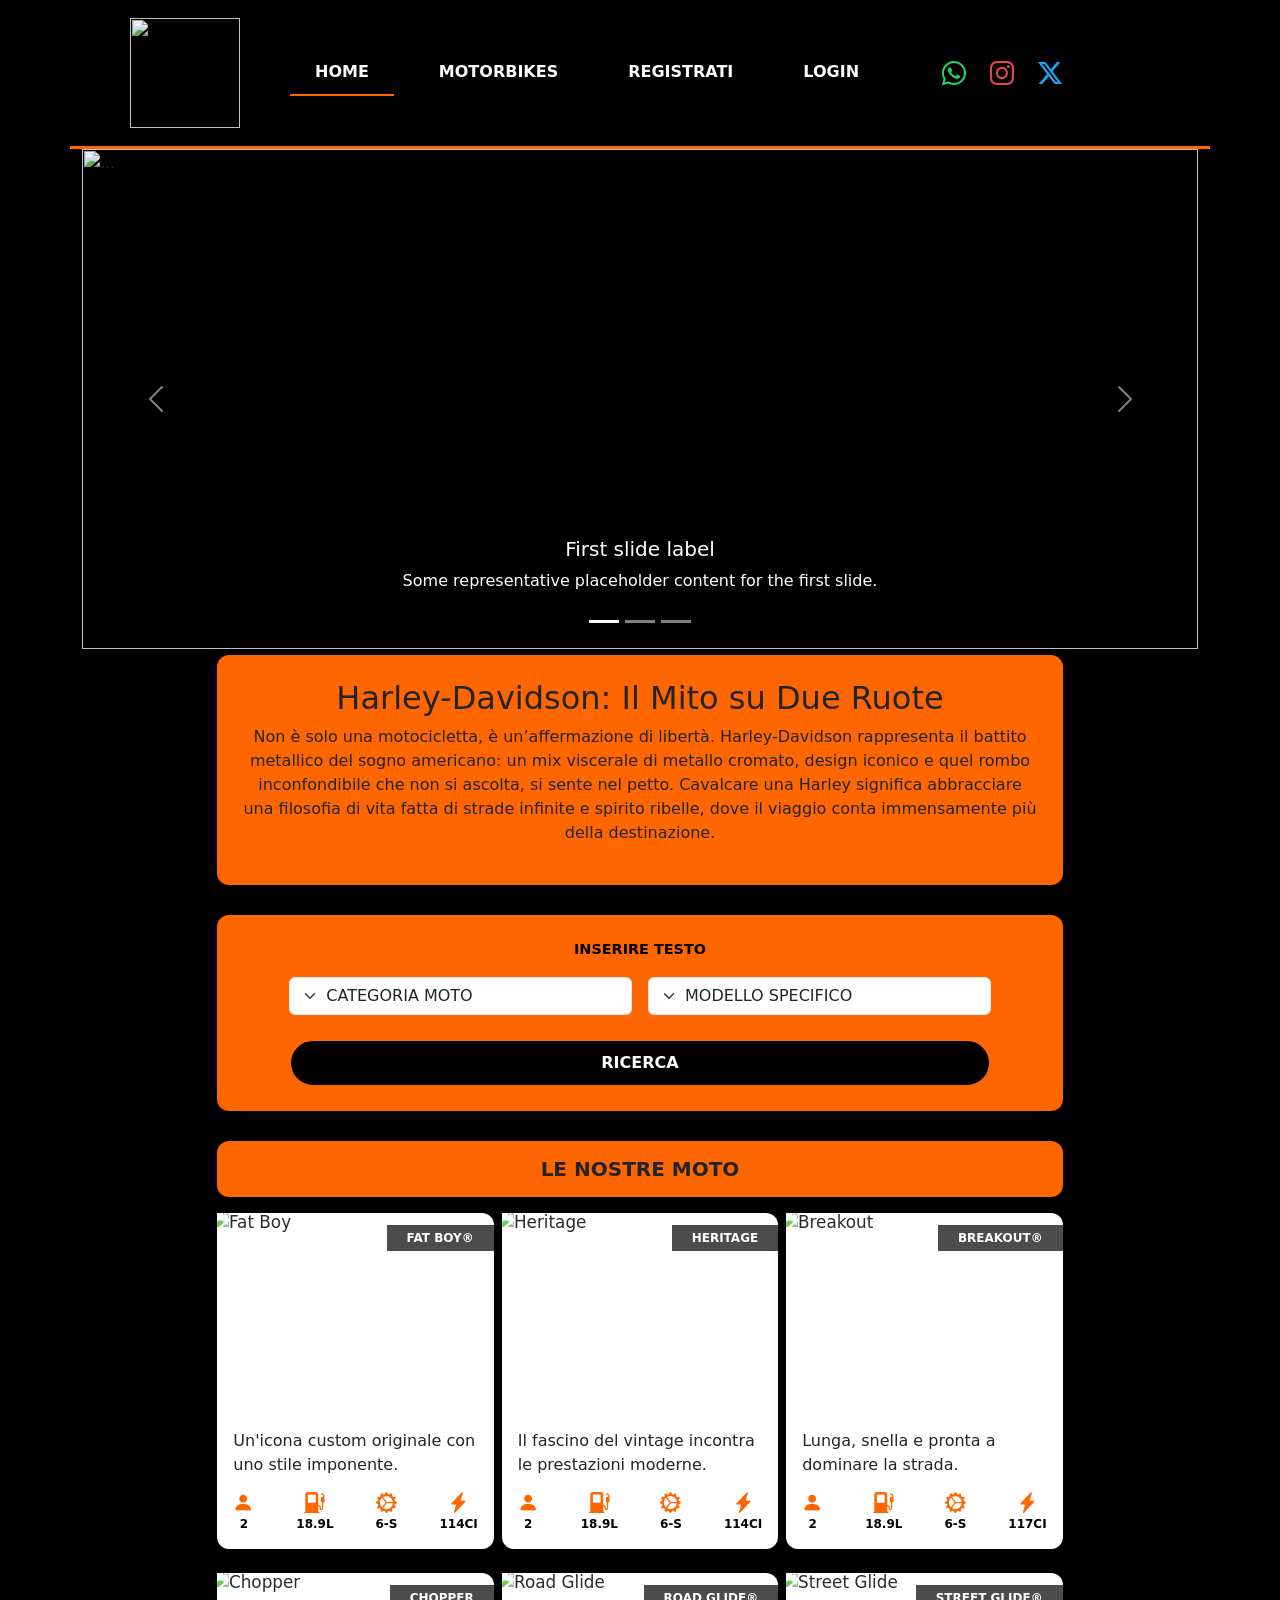
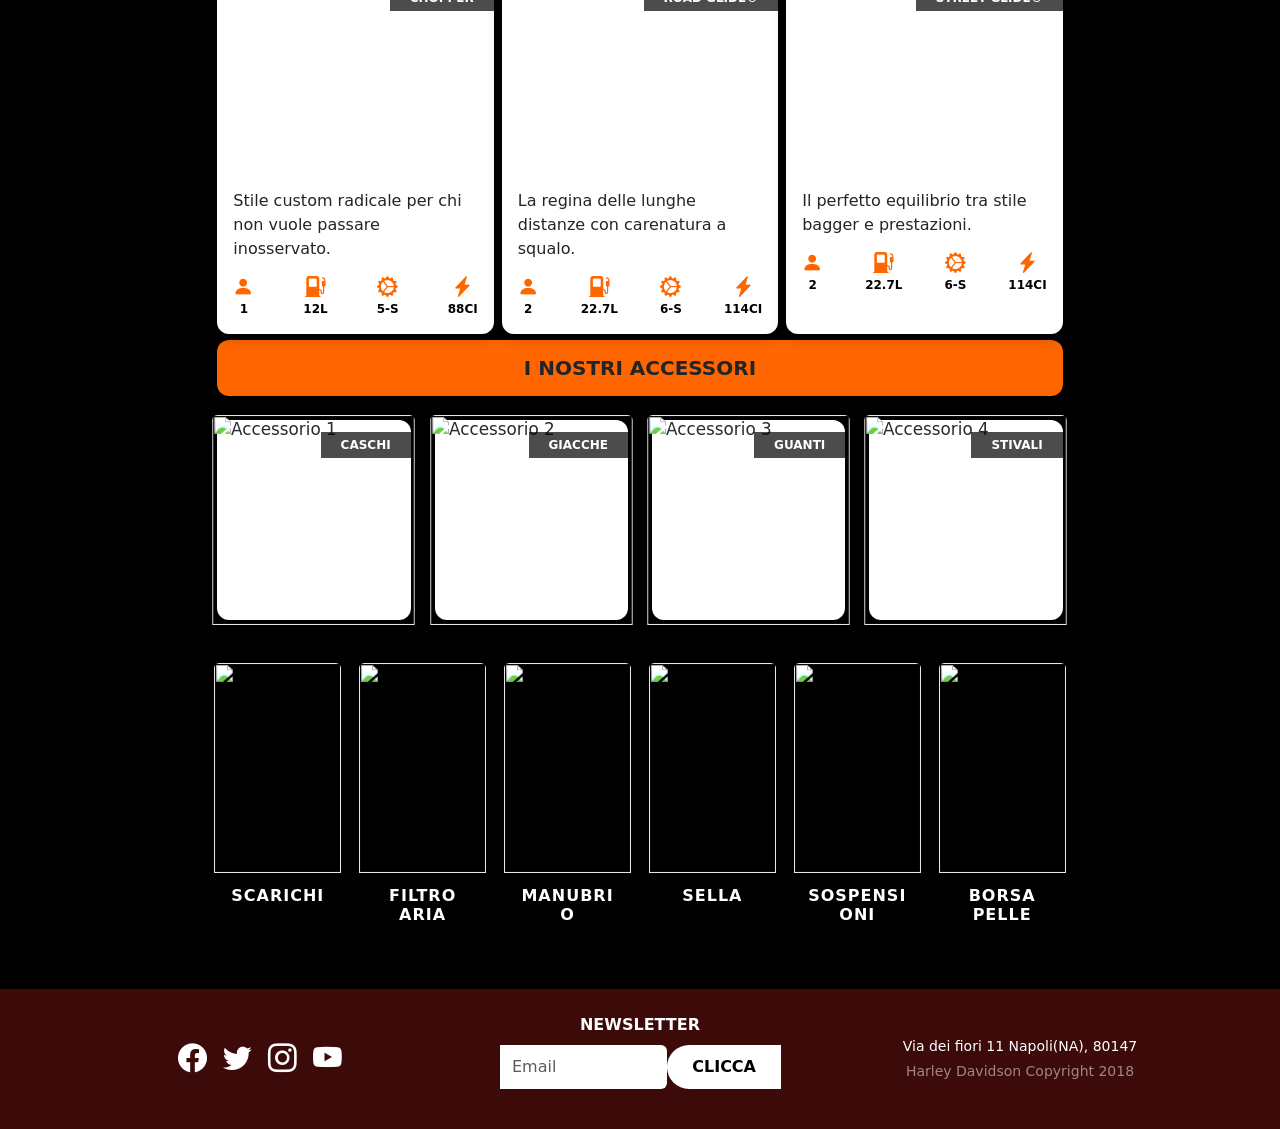
==== index.html @ fb6d1b33 "Update and rename progetto.html to index.html" ====
<html><head>
    <!-- Required meta tags -->
    <meta charset="utf-8">
    <meta name="viewport" content="width=device-width, initial-scale=1">

    <!-- Bootstrap CSS -->
    <link rel="stylesheet" href="css/bootstrap.rtl.min.css">
	<link rel="stylesheet" href="css/style.css">
 <link rel="stylesheet" href="https://cdn.jsdelivr.net/npm/bootstrap-icons@1.11.3/font/bootstrap-icons.min.css">
    <title>Progetto Moto</title>
  </head>
  <body>
    
	
	
	<div class="container">
	
	
	
	<div class="row">
	<nav class="navbar navbar-expand-lg bg-body-tertiary">
  <div class="container-fluid">
    <a class="navbar-brand" href="#">
		<img src="https://purepng.com/public/uploads/medium/purepng.com-harley-davidson-logoharley-davidsonmotorcycle-manufacturermotorcyclemotor-bikesharley-davidson-logos-1701527485958rauyu.png">
	</a>
    <button class="navbar-toggler" type="button" data-bs-toggle="collapse" data-bs-target="#navbarNav" aria-controls="navbarNav" aria-expanded="false" aria-label="Toggle navigation">
      <span class="navbar-toggler-icon"></span>
    </button>
    <div class="collapse navbar-collapse" id="navbarNav">
      <ul class="navbar-nav">
        <li class="nav-item">
          <a class="btn  active" aria-current="page" href="file:///C:/Users/miral/Desktop/MICHELE/CORSO%20PROGRAMMAZIONE/FRONTEND/bootstrap-5.3.8-dist/progetto.html">Home</a>
        </li>
        <li class="nav-item">
          <a class="btn " href="#">Motorbikes</a>
        </li>
        <li class="nav-item">
          <a class="btn " href="file:///C:/Users/miral/Desktop/MICHELE/CORSO%20PROGRAMMAZIONE/FRONTEND/bootstrap-5.3.8-dist/registrati.html">Registrati</a>
        </li>
        <li class="nav-item">
          <a class="btn " aria-disabled="true">Login</a>
        </li>
      </ul>
    </div>
  </div>
</nav>
	
	</div>
	

	<div class="row">
	
	<div id="carouselExampleCaptions" class="carousel slide">
  <div class="carousel-indicators">
    <button type="button" data-bs-target="#carouselExampleCaptions" data-bs-slide-to="0" class="active" aria-current="true" aria-label="Slide 1"></button>
    <button type="button" data-bs-target="#carouselExampleCaptions" data-bs-slide-to="1" aria-label="Slide 2"></button>
    <button type="button" data-bs-target="#carouselExampleCaptions" data-bs-slide-to="2" aria-label="Slide 3"></button>
  </div>
  <div class="carousel-inner">
    <div class="carousel-item active">
      <img src="https://cdpcdn.dx1app.com/products/USA/HD/2025/MC/SOFTAIL/HERITAGE_CLASSIC/50/IRON_HORSE_METALLIC_WITH_CAST_WHEELS/2000000001.jpg" class="d-block w-100" alt="...">
      <div class="carousel-caption d-none d-md-block">
        <h5>First slide label</h5>
        <p>Some representative placeholder content for the first slide.</p>
      </div>
    </div>
    <div class="carousel-item">
      <img src="https://static1.topspeedimages.com/wordpress/wp-content/uploads/2023/06/2023-harley-davidson-cvo-road-glide-action-2.jpg" class="d-block w-100" alt="...">
      <div class="carousel-caption d-none d-md-block">
        <h5>Second slide label</h5>
        <p>Some representative placeholder content for the second slide.</p>
      </div>
    </div>
    <div class="carousel-item">
      <img src="https://images.ctfassets.net/5vy1mse9fkav/7eBwfupdhIZQryjkxqcwkX/250bece4353ca651cedce67a16ce9623/2025-sportster-s-beauty-landscape.jpg" class="d-block w-100" alt="...">
      <div class="carousel-caption d-none d-md-block">
        <h5>Third slide label</h5>
        <p>Some representative placeholder content for the third slide.</p>
      </div>
    </div>
  </div>
  <button class="carousel-control-prev" type="button" data-bs-target="#carouselExampleCaptions" data-bs-slide="prev">
    <span class="carousel-control-prev-icon" aria-hidden="true"></span>
    <span class="visually-hidden">Previous</span>
  </button>
  <button class="carousel-control-next" type="button" data-bs-target="#carouselExampleCaptions" data-bs-slide="next">
    <span class="carousel-control-next-icon" aria-hidden="true"></span>
    <span class="visually-hidden">Next</span>
  </button>
</div>
	
	</div>
	
	</div>
	
<div class="row justify-content-center mb-4">
            <div class="col-9 col-lg-8">
                <div class="custom-block p-4">
      <h2 class="titolo-box">Harley-Davidson: Il Mito su Due Ruote</h2>
      <p class="testo-box">
       Non è solo una motocicletta, è un’affermazione di libertà. Harley-Davidson rappresenta il battito metallico del sogno americano: un mix viscerale di metallo cromato, design iconico e quel rombo inconfondibile che non si ascolta, si sente nel petto. Cavalcare una Harley significa abbracciare una filosofia di vita fatta di strade infinite e spirito ribelle, dove il viaggio conta immensamente più della destinazione.
      </p>
    </div>
  </div>
</div>

	<div class="row justify-content-center mb-4">
            <div class="col-9 col-lg-8">
                <div class="custom-block p-4">
                    <p class="text-center text-primary mb-3" style="font-size: 0.9rem;">Inserire testo</p>
                    <div class="row g-3 px-md-5">
                        <div class="col-12 col-lg-6">
                            <select class="form-select custom-input">
                                <option selected disabled>CATEGORIA MOTO</option>
            <option value="cruiser">Cruiser</option>
            <option value="touring">Grand American Touring</option>
            <option value="adventure">Adventure Touring (Pan America)</option>
            <option value="sport">Sport</option>
            <option value="trike">Trike</option>
                            </select>
                        </div>
                        <div class="col-12 col-lg-6">
                            <select class="form-select custom-input">
                                <option selected disabled>MODELLO SPECIFICO</option>
            <optgroup label="Cruiser">
                <option>Fat Boy® 114</option>
                <option>Heritage Classic</option>
                <option>Breakout® 117</option>
            </optgroup>
            <optgroup label="Touring">
                <option>Road Glide®</option>
                <option>Street Glide®</option>
                <option>Ultra Limited</option>
            </optgroup>
            <optgroup label="Sport">
                <option>Sportster® S</option>
                <option>Nightster® Special</option>
            </optgroup>
                            </select>
                        </div>
                        <div class="col-12 mt-4">
                            <button class="btn btn-dark-red w-100 text-uppercase fw-bold">Ricerca</button>
                        </div>
                    </div>
                </div>
            </div>
        </div>

        <div class="row justify-content-center">
            <div class="col-9 col-lg-8">
                <div class="custom-block py-3 text-center">
                    <h5 class="m-0 fw-bold text-uppercase">Le nostre Moto</h5>
                </div>
            </div>
        </div>

    </div>
</div>

<div class="row justify-content-center mt-3">
    <div class="col-9 col-lg-8">
        
        <div class="row gx-2 gy-4">
            
            <div class="col-12 col-sm-6 col-md-3 col-lg-4">
                <div class="card h-100 card-moto">
                    <div class="position-relative overflow-hidden">
                        <img src="https://beepings.com/wp-content/uploads/2022/09/HARLEY-2048x1365.jpg" class="card-img-top card-moto-img" alt="Fat Boy">
                        <span class="badge-titolo">FAT BOY®</span>
                    </div>
                    <div class="card-body">
                        <p class="card-text">Un'icona custom originale con uno stile imponente.</p>
                        <div class="d-none d-lg-flex justify-content-between mt-3 moto-icons">
                            <div class="text-center"><i class="bi bi-person-fill"></i><span>2</span></div>
                            <div class="text-center"><i class="bi bi-fuel-pump-fill"></i><span>18.9L</span></div>
                            <div class="text-center"><i class="bi bi-gear-wide-connected"></i><span>6-S</span></div>
                            <div class="text-center"><i class="bi bi-lightning-charge-fill"></i><span>114ci</span></div>
                        </div>
                    </div>
                </div>
            </div>

            <div class="col-12 col-sm-6 col-md-3 col-lg-4">
                <div class="card h-100 card-moto">
                    <div class="position-relative overflow-hidden">
                        <img src="https://www.turuncuaractakip.com/upload/images/turuncumotosikletgorselss.jpg" class="card-img-top card-moto-img" alt="Heritage">
                        <span class="badge-titolo">HERITAGE</span>
                    </div>
                    <div class="card-body">
                        <p class="card-text">Il fascino del vintage incontra le prestazioni moderne.</p>
                        <div class="d-none d-lg-flex justify-content-between mt-3 moto-icons">
                            <div class="text-center"><i class="bi bi-person-fill"></i><span>2</span></div>
                            <div class="text-center"><i class="bi bi-fuel-pump-fill"></i><span>18.9L</span></div>
                            <div class="text-center"><i class="bi bi-gear-wide-connected"></i><span>6-S</span></div>
                            <div class="text-center"><i class="bi bi-lightning-charge-fill"></i><span>114ci</span></div>
                        </div>
                    </div>
                </div>
            </div>

            <div class="col-12 col-sm-6 col-md-3 col-lg-4">
                <div class="card h-100 card-moto">
                    <div class="position-relative overflow-hidden">
                        <img src="https://image.bitautoimg.com/ycbdc/1584126234040053.png" class="card-img-top card-moto-img" alt="Breakout">
                        <span class="badge-titolo">BREAKOUT®</span>
                    </div>
                    <div class="card-body">
                        <p class="card-text">Lunga, snella e pronta a dominare la strada.</p>
                        <div class="d-none d-lg-flex justify-content-between mt-3 moto-icons">
                            <div class="text-center"><i class="bi bi-person-fill"></i><span>2</span></div>
                            <div class="text-center"><i class="bi bi-fuel-pump-fill"></i><span>18.9L</span></div>
                            <div class="text-center"><i class="bi bi-gear-wide-connected"></i><span>6-S</span></div>
                            <div class="text-center"><i class="bi bi-lightning-charge-fill"></i><span>117ci</span></div>
                        </div>
                    </div>
                </div>
            </div>

            <div class=" col-sm-6 col-md-3 col-lg-4 d-none d-sm-block">
                <div class="card h-100 card-moto">
                    <div class="position-relative overflow-hidden">
                        <img src="https://i.pinimg.com/736x/85/ae/2b/85ae2b19924b8fd371e1cad0795ee4fa--chopper-motorcycle-motorcycle-style.jpg" class="card-img-top card-moto-img" alt="Chopper">
                        <span class="badge-titolo">CHOPPER</span>
                    </div>
                    <div class="card-body">
                        <p class="card-text">Stile custom radicale per chi non vuole passare inosservato.</p>
                        <div class="d-none d-lg-flex justify-content-between mt-3 moto-icons">
                            <div class="text-center"><i class="bi bi-person-fill"></i><span>1</span></div>
                            <div class="text-center"><i class="bi bi-fuel-pump-fill"></i><span>12L</span></div>
                            <div class="text-center"><i class="bi bi-gear-wide-connected"></i><span>5-S</span></div>
                            <div class="text-center"><i class="bi bi-lightning-charge-fill"></i><span>88ci</span></div>
                        </div>
                    </div>
                </div>
            </div>

            <div class=" col-sm-6 col-md-3 col-lg-4 d-none d-lg-block">
                <div class="card h-100 card-moto">
                    <div class="position-relative overflow-hidden">
                        <img src="https://images3.alphacoders.com/598/thumb-1920-598504.jpg" class="card-img-top card-moto-img" alt="Road Glide">
                        <span class="badge-titolo">ROAD GLIDE®</span>
                    </div>
                    <div class="card-body">
                        <p class="card-text">La regina delle lunghe distanze con carenatura a squalo.</p>
                        <div class="d-none d-lg-flex justify-content-between mt-3 moto-icons">
                            <div class="text-center"><i class="bi bi-person-fill"></i><span>2</span></div>
                            <div class="text-center"><i class="bi bi-fuel-pump-fill"></i><span>22.7L</span></div>
                            <div class="text-center"><i class="bi bi-gear-wide-connected"></i><span>6-S</span></div>
                            <div class="text-center"><i class="bi bi-lightning-charge-fill"></i><span>114ci</span></div>
                        </div>
                    </div>
                </div>
            </div>

            <div class=" col-sm-6 col-md-3 col-lg-4 d-none d-lg-block">
                <div class="card h-100 card-moto">
                    <div class="position-relative overflow-hidden">
                        <img src="https://tse1.mm.bing.net/th/id/OIP.3QnF_bHuMAdJs3ePDVF90gHaFj?rs=1&pid=ImgDetMain&o=7&rm=3" class="card-img-top card-moto-img" alt="Street Glide">
                        <span class="badge-titolo">STREET GLIDE®</span>
                    </div>
                    <div class="card-body">
                        <p class="card-text">Il perfetto equilibrio tra stile bagger e prestazioni.</p>
                        <div class="d-none d-lg-flex justify-content-between mt-3 moto-icons">
                            <div class="text-center"><i class="bi bi-person-fill"></i><span>2</span></div>
                            <div class="text-center"><i class="bi bi-fuel-pump-fill"></i><span>22.7L</span></div>
                            <div class="text-center"><i class="bi bi-gear-wide-connected"></i><span>6-S</span></div>
                            <div class="text-center"><i class="bi bi-lightning-charge-fill"></i><span>114ci</span></div>
                        </div>
                    </div>
                </div>
            </div>

        </div> </div> </div>
		
		  <div class="row justify-content-center">
            <div class="col-9 col-lg-8">
                <div class="custom-block py-3 text-center">
                    <h5 class="m-0 fw-bold text-uppercase">I Nostri Accessori</h5>
                </div>
            </div>
        </div>

    </div>
</div>




<div class="row justify-content-center mt-4">
    <div class="col-9 col-lg-8">
        <div class="row gx-4 gy-5">
            
            <div class="col-12 col-sm-6 col-md-4 col-lg-3">
                <div class="card h-100 card-moto border-0 position-relative">
                    <img src="https://www.harleydavidsonbari.it/wp-content/uploads/2025/05/Screenshot-2025-05-14-alle-17.46.21.png" class="card-img-top card-moto-img" alt="Accessorio 1">
                    <div class="overlay-titolo">CASCHI</div>
                </div>
            </div>

            <div class="col-12 col-sm-6 col-md-4 col-lg-3">
                <div class="card h-100 card-moto border-0 position-relative">
                    <img src="https://harley-davidson-verona.com/wp-content/uploads/2023/06/9816321vm_9_.jpg" class="card-img-top card-moto-img" alt="Accessorio 2">
                    <div class="overlay-titolo">GIACCHE</div>
                </div>
            </div>

            <div class="col-sm-6 col-md-4 col-lg-3 d-none d-sm-block">
                <div class="card h-100 card-moto border-0 position-relative">
                    <img src="https://harley-davidson-verona.com/wp-content/uploads/2023/06/9814622em_1_.jpg" class="card-img-top card-moto-img" alt="Accessorio 3">
                    <div class="overlay-titolo">GUANTI</div>
                </div>
            </div>

            <div class="col-sm-6 col-lg-3 d-none d-sm-block d-md-none d-lg-block">
                <div class="card h-100 card-moto border-0 position-relative">
                    <img src="https://www.harleydavidsonbari.it/wp-content/uploads/2023/09/Schermata-2023-09-30-alle-09.46.18.png" class="card-img-top card-moto-img" alt="Accessorio 4">
                    <div class="overlay-titolo">STIVALI</div>
                </div>
            </div>

        </div>
    </div>
</div>

<div class="row justify-content-center mt-5">
    <div class="col-9 col-lg-8">
        <div class="row gx-4 gy-5">

            <div class="col-12 col-md-4 col-lg-2">
                <div class="card h-100 card-moto border-0 bg-transparent">
                    <img src="https://www.omniaracing.net/images/products/marmitte-e-scarichi-moto/scarichi-completi/Zard_ZHD539S00SSOl.jpg" class="card-img-top accessori-img">
                    <div class="card-body p-2 text-center">
                        <h6 class="titolo-sotto">SCARICHI</h6>
                    </div>
                </div>
            </div>

            <div class="col-12 col-md-4 col-lg-2">
                <div class="card h-100 card-moto border-0 bg-transparent">
                    <img src="https://m.media-amazon.com/images/I/71Cn441Lr8L._AC_SL1201_.jpg" class="card-img-top accessori-img">
                    <div class="card-body p-2 text-center">
                        <h6 class="titolo-sotto">FILTRO ARIA</h6>
                    </div>
                </div>
            </div>

            <div class="col-12 col-md-4 col-lg-2 collapse d-md-block blocco-nascosto-xs" id="accessorio3">
                <div class="card h-100 card-moto border-0 bg-transparent">
                    <img src="https://accessoricustom.com/wp-content/uploads/imported/2/MANUBRIO-BOBBER-NERO-HARLEY-DAVIDSON-IRON-FORTY-EIGHT-NIGHTSTER-ECC-383664440512-1024x637.jpg" class="card-img-top accessori-img">
                    <div class="card-body p-2 text-center">
                        <h6 class="titolo-sotto">MANUBRIO</h6>
                    </div>
                </div>
            </div>

            <div class="col-12 col-md-4 col-lg-2 collapse d-md-block blocco-nascosto-xs" id="accessorio4">
                <div class="card h-100 card-moto border-0 bg-transparent">
                    <img src="https://tse2.mm.bing.net/th/id/OIP.NsalIJqjfnzSo6hDka4b1gHaGs?rs=1&pid=ImgDetMain&o=7&rm=3" class="card-img-top accessori-img">
                    <div class="card-body p-2 text-center">
                        <h6 class="titolo-sotto">SELLA</h6>
                    </div>
                </div>
            </div>

            <div class="col-12 col-md-4 col-lg-2 d-none d-md-block">
                <div class="card h-100 card-moto border-0 bg-transparent">
                    <img src="https://ultimatemotorcycling.com/wp-content/uploads/2015/05/2015-harley-davidson-premium-ride-suspension-2.jpg" class="card-img-top accessori-img">
                    <div class="card-body p-2 text-center">
                        <h6 class="titolo-sotto">SOSPENSIONI</h6>
                    </div>
                </div>
            </div>

            <div class="col-12 col-md-4 col-lg-2 d-none d-md-block">
                <div class="card h-100 card-moto border-0 bg-transparent">
                    <img src="https://i.ebayimg.com/images/g/cAQAAOSwZUNglPKs/s-l1600.webp" class="card-img-top accessori-img">
                    <div class="card-body p-2 text-center">
                        <h6 class="titolo-sotto">BORSA PELLE</h6>
                    </div>
                </div>
            </div>

            <div class="col-12 d-none d-sm-block d-md-none text-center mt-3">
                <button class="btn btn-warning fw-bold text-dark px-5 py-2" type="button" 
                        data-bs-toggle="collapse" data-bs-target="#accessorio3, #accessorio4">
                    MOSTRA ALTRO
                </button>
            </div>

        </div>
    </div>
</div>
		
		<footer class="container-fluid py-4 mt-5 text-white" style="background-color: #3d0a0a;">
  <div class="container text-center">
    <div class="row align-items-center g-4">
      
      <div class="col-12 col-lg-4">
        <div class="d-flex justify-content-center gap-3">
          <a href="#" class="social-icon">
            <i class="bi bi-facebook"></i>
          </a>
          <a href="#" class="social-icon">
            <i class="bi bi-twitter"></i>
          </a>
          <a href="#" class="social-icon">
            <i class="bi bi-instagram"></i>
          </a>
          <a href="#" class="social-icon">
            <i class="bi bi-youtube"></i>
          </a>
        </div>
      </div>

      <div class="col-12 col-lg-4">
        <p class="mb-2 fw-bold">NEWSLETTER</p>
        <div class="input-group mb-3 mx-auto" style="max-width: 280px;">
          <input type="text" class="form-control" placeholder="Email">
          <button class="btn btn-light" type="button">CLICCA</button>
        </div>
      </div>

      <div class="col-12 col-lg-4 ">
        <a><p class="mb-1 small">Via dei fiori 11 Napoli(NA), 80147</p></a>
        <p class="mb-0 small opacity-50">Harley Davidson Copyright 2018</p>
      </div>

    </div>
  </div>
</footer>
		
		
		
		
		
		
		
		
		
		
		

    <!-- Optional JavaScript; choose one of the two! -->

    <!-- Option 1: Bootstrap Bundle with Popper -->
    <script src="js/bootstrap.bundle.min.js"> </script>
    <script src="js/style.js"> </script>
    <!-- Option 2: Separate Popper and Bootstrap JS -->
    <!--
    <script src="https://cdn.jsdelivr.net/npm/@popperjs/core@2.11.8/dist/umd/popper.min.js" integrity="sha384-I7E8VVD/ismYTF4hNIPjVp/Zjvgyol6VFvRkX/vR+Vc4jQkC+hVqc2pM8ODewa9r" crossorigin="anonymous"></script>
    <script src="https://cdn.jsdelivr.net/npm/bootstrap@5.3.8/dist/js/bootstrap.min.js" integrity="sha384-G/EV+4j2dNv+tEPo3++6LCgdCROaejBqfUeNjuKAiuXbjrxilcCdDz6ZAVfHWe1Y" crossorigin="anonymous"></script>
    -->
  
</body></html>
---- css/style.css ----
.navbar-brand img
{
	width:110px
	
}
body {
background-color: #000000 !important;}

.navbar-brand img:hover {
    transform: scale(1.05);
}


.navbar-nav .nav-link, .navbar-nav .btn {
    color: #ffffff !important;
    font-weight: 600;
    text-transform: uppercase;
    margin:  10px;
    border: none !important; 
    transition: color 0.3s ease;
}
.navbar-nav .nav-link:hover, .navbar-nav .btn:hover {
    color: #FF6600 !important; 
}
.navbar {
    background-color: #000000 !important; 
    padding: 0.8rem 2rem;
    border-bottom: 3px solid #FF6600; 
}
.nav-item .active {
    border-bottom: 2px solid #FF6600 !important;
    border-radius: 0;
}

.box-recipiente,.custom-block {
    background-color: #FF6600; 
    border-radius: 12px;      
    padding: 40px;             
    text-align: center;        
    box-shadow: 0 4px 15px rgba(0,0,0,0.3); 
	    margin-top: 6;
 }
.carousel-item img {
    height: 500px; 
    object-fit: cover; 
    width: 100%;
}

.my-5 {
	    margin-top: 1rem !important;
margin-bottom: 1rem !important;}


	
.text-primary {
	
	color: #000000 !important; 
    font-weight: 600;
    text-transform: uppercase;
    font-size: 0.85rem;
}
.btn{
    background-color: #000;
    color: #fff;
    border: 2px solid #ff6600; 
    padding: 10px 25px;
    border-radius: 50px;
    font-weight: bold;
    text-transform: uppercase;
    transition: all 0.4s cubic-bezier(0.175, 0.885, 0.32, 1.275);
    position: relative;
    overflow: hidden;
    z-index: 1;
}

.btn:hover {
    background-color: transparent !important; 
    color: #000000 !important;              
transform: scale(1.03);}


.card-moto {
    border: none;
    border-radius: 12px;
    box-shadow: 0 4px 15px rgba(0,0,0,0.2);
    transition: transform 0.3s ease;
}
.card-moto:hover {
    transform: scale(1.02); 
}
.card-moto-img, .accessori-img {
    height: 200px; 
    object-fit: cover; 
    width: 100%; 
}


.card-moto .position-relative {
    position: relative;
    
}


.card-moto .position-relative::after {
    content: "";
    position: absolute;
    top: 0;
    left: 0;
    width: 100%;
    height: 100%;
    background: url('https://d2bywgumb0o70j.cloudfront.net/2019/10/01/a661925dcf14bfbe7ca732fad4692bae_0ae7d6e48b55ad5e.png') no-repeat center;
    background-size: 50%; 
    background-color: rgba(0, 0, 0, 0.4); 
    opacity: 0; 
    transition: opacity 0.4s ease;
    pointer-events: none; 
}


.card-moto:hover .position-relative::after {
opacity: 1; }





.card-moto:hover, .card-moto-img, .accessori-img  {
    filter: brightness(1.2); 
    transform: scale(1.05);  
}

.badge-titolo, .overlay-titolo {
    position: absolute;
    top: 12px;
    right: 0;
    background-color: rgba(0, 0, 0, 0.7);
    color: white;
    padding: 4px 20px;
    font-size: 0.75rem;
    font-weight: bold;
    text-transform: uppercase;
}

.moto-icons i {
    display: block;
    font-size: 1.3rem; 
    color: #FF6600;    
    margin-bottom: 2px;
}


.moto-icons span {
    font-size: 0.75rem;
    font-weight: bold;
    text-transform: uppercase;
    color: #000;
}
.card-moto:hover .moto-icons i {
    transform: scale(1.2); 
    transition: 0.3s;
}

.titolo-sotto {
    color: white;
    font-weight: bold;
    text-transform: uppercase;
    margin-top: 10px;
    letter-spacing: 1px;
    transition: 0.3s;
}

.btn-warning {
    background-color: #FF6600 !important;
    border: none !important;
    border-radius: 50px !important;
}

/* Forza la sparizione su XS (sotto i 576px) */
@media (max-width: 575.98px) {
    .blocco-nascosto-xs.collapse.show {
        display: none !important;
    }
}
.social-icon {
    font-size: 1.8rem; 
    color: white; 
    transition: color 0.3s ease, transform 0.3s ease; 
}


.social-icon:hover {
    color: #FF6600; 
    transform: scale(1.2); 
    text-shadow: 0 0 15px rgba(255, 102, 0, 0.7); 
}


.input-group .btn {
    background-color: white;
    color: black;
    font-weight: bold;
    border: none;
    transition: all 0.3s ease;
}

.input-group .btn:hover {
    background-color: #FF6600 !important; 
    color: white !important;
    box-shadow: 0 0 10px rgba(255, 102, 0, 0.5); 
}


.input-group .form-control {
    border: none !important;
    box-shadow: none !important; 
}

footer a {
    text-decoration: none !important;
    color: #ffffff !important; 
    transition: color 0.3s ease !important;
}


footer a:hover {
    color: #FFD166 !important; 
    text-decoration: underline !important;
}



iframe:hover {
    
    border: 2px solid #FF8C00;
    box-shadow: 0 0 20px 5px rgba(255, 140, 0, 0.7);
   
}
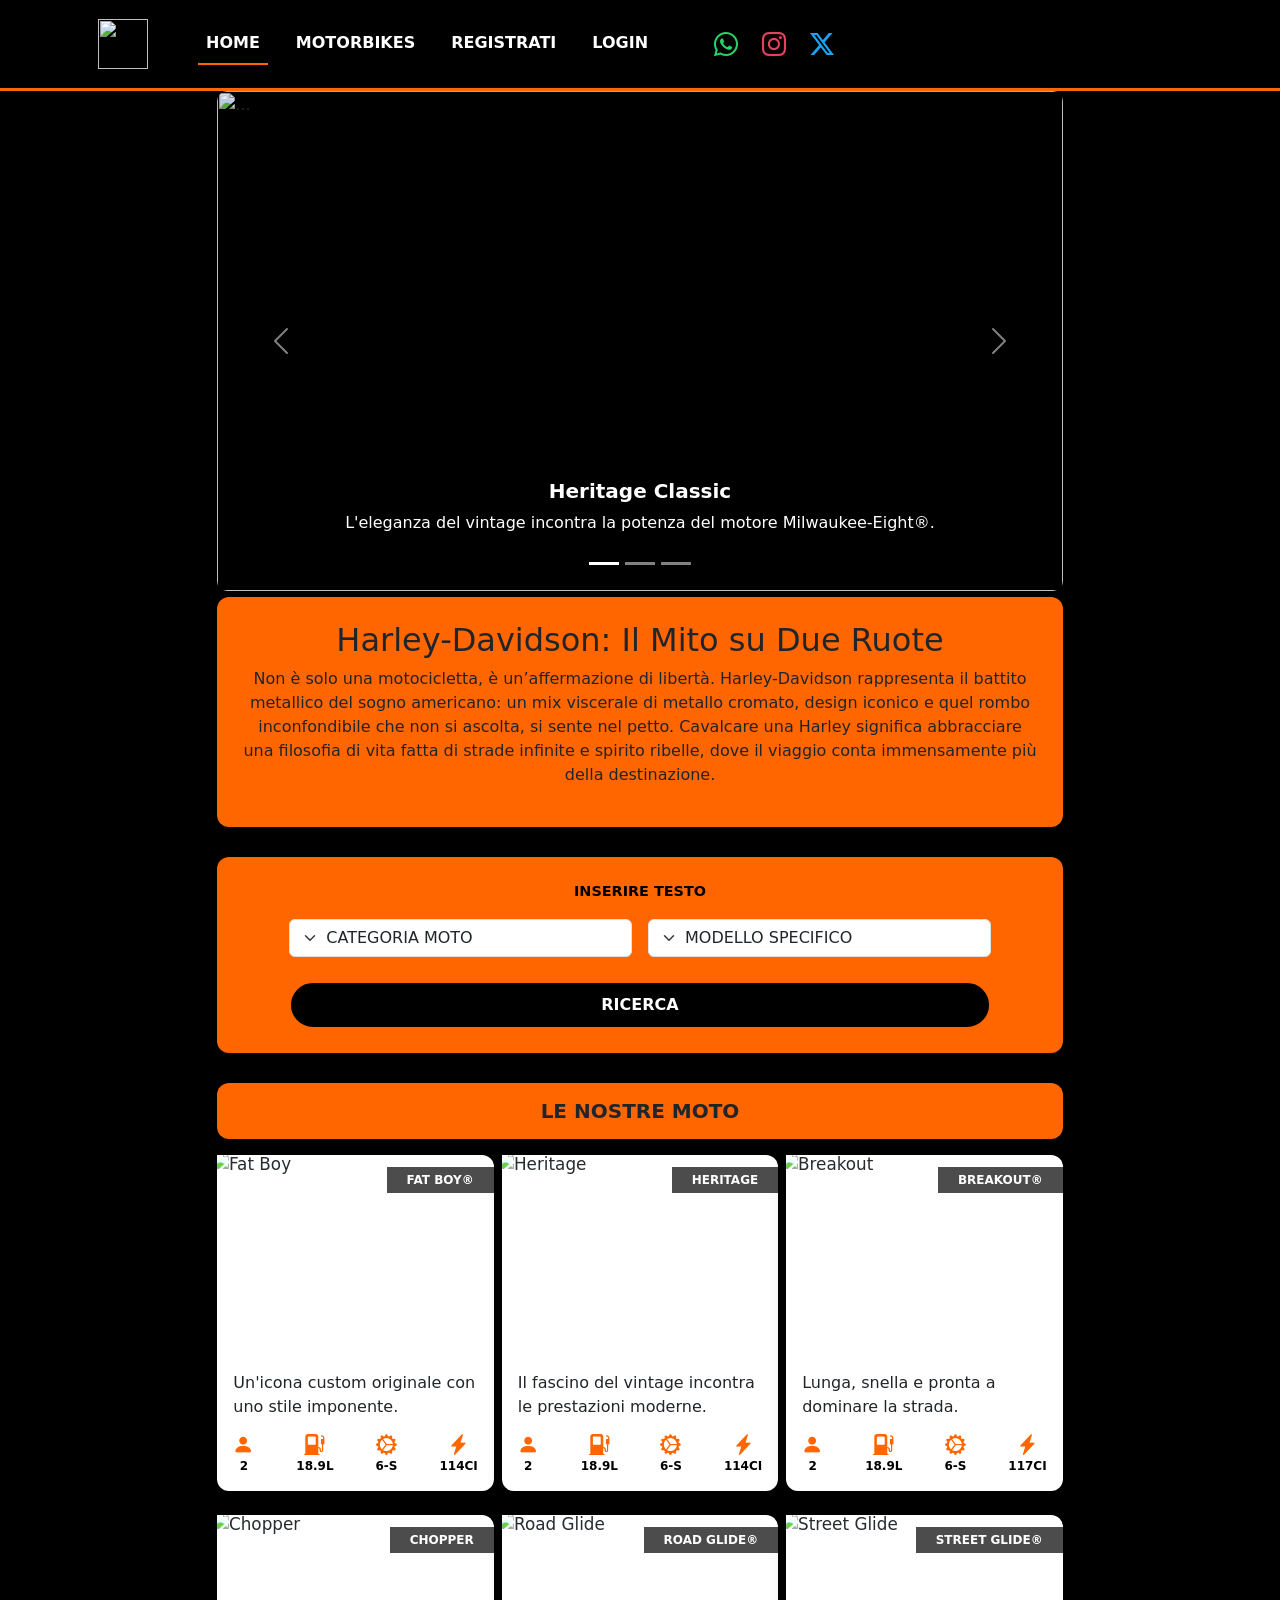
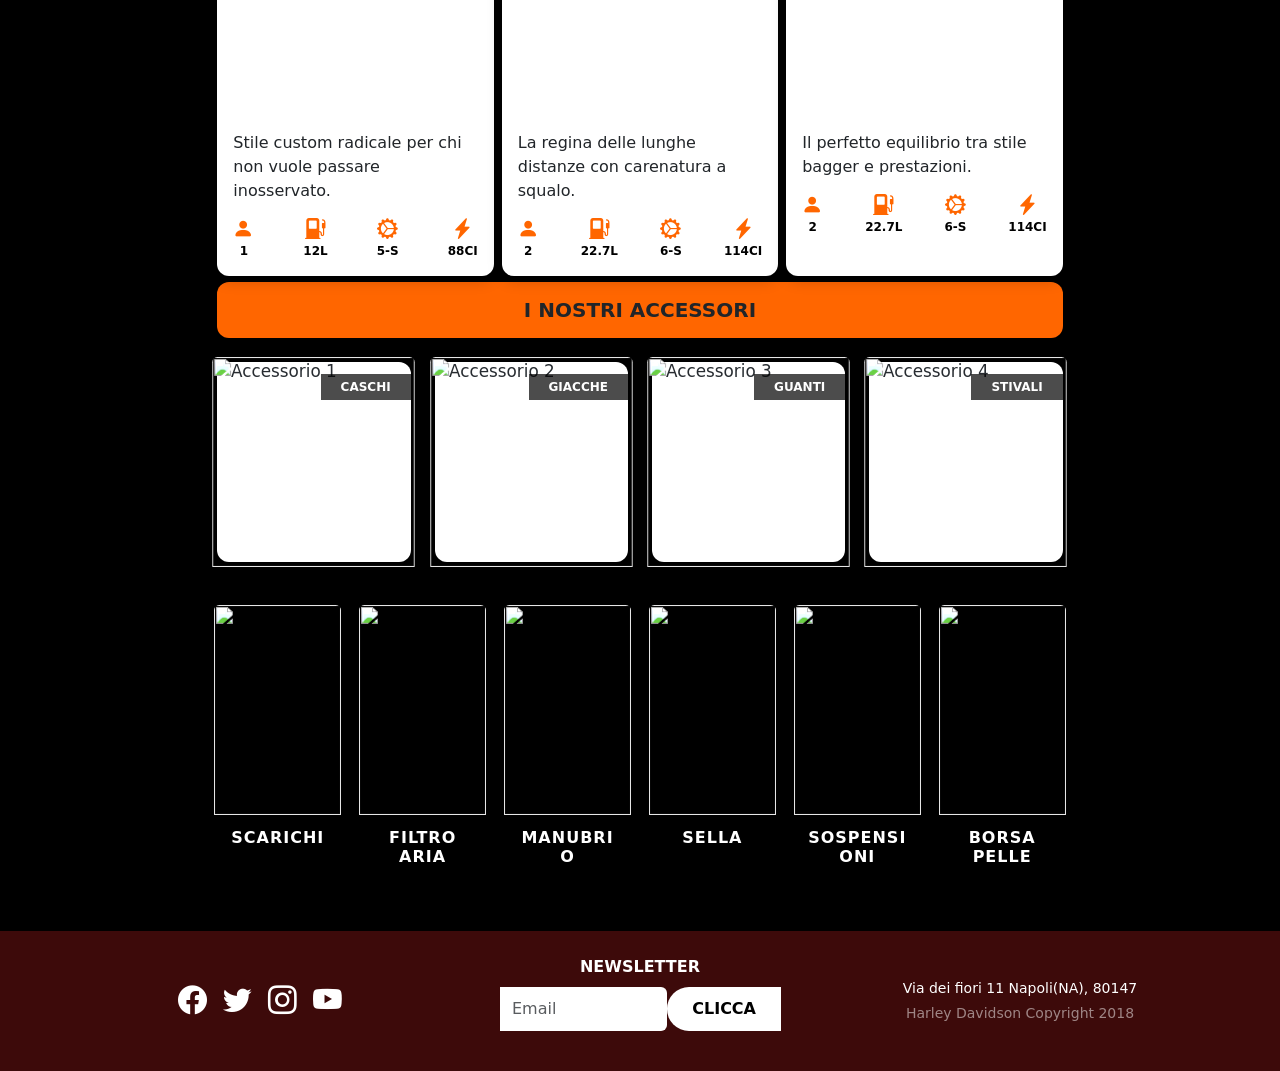
==== commit ad2e04f1: "Update index.html" ====
--- a/index.html
+++ b/index.html
@@ -11,87 +11,76 @@
   </head>
   <body>
     
-	
-	
-	<div class="container">
-	
-	
-	
-	<div class="row">
-	<nav class="navbar navbar-expand-lg bg-body-tertiary">
-  <div class="container-fluid">
-    <a class="navbar-brand" href="#">
-		<img src="https://purepng.com/public/uploads/medium/purepng.com-harley-davidson-logoharley-davidsonmotorcycle-manufacturermotorcyclemotor-bikesharley-davidson-logos-1701527485958rauyu.png">
-	</a>
-    <button class="navbar-toggler" type="button" data-bs-toggle="collapse" data-bs-target="#navbarNav" aria-controls="navbarNav" aria-expanded="false" aria-label="Toggle navigation">
+	<nav class="navbar navbar-expand-lg bg-body-tertiary sticky-top shadow">
+  <div class="container"> <a class="navbar-brand" href="#">
+      <img src="https://purepng.com/public/uploads/medium/purepng.com-harley-davidson-logoharley-davidsonmotorcycle-manufacturermotorcyclemotor-bikesharley-davidson-logos-1701527485958rauyu.png" 
+           style="height: 50px; width: auto;">
+    </a>
+    <button class="navbar-toggler" type="button" data-bs-toggle="collapse" data-bs-target="#navbarNav">
       <span class="navbar-toggler-icon"></span>
     </button>
+    
     <div class="collapse navbar-collapse" id="navbarNav">
       <ul class="navbar-nav">
         <li class="nav-item">
-          <a class="btn  active" aria-current="page" href="file:///C:/Users/miral/Desktop/MICHELE/CORSO%20PROGRAMMAZIONE/FRONTEND/bootstrap-5.3.8-dist/progetto.html">Home</a>
+          <a class="nav-link active d-inline-block border-bottom border-warning border-2" href="#">Home</a>
         </li>
         <li class="nav-item">
-          <a class="btn " href="#">Motorbikes</a>
+          <a class="nav-link d-inline-block" href="#">Motorbikes</a>
         </li>
         <li class="nav-item">
-          <a class="btn " href="file:///C:/Users/miral/Desktop/MICHELE/CORSO%20PROGRAMMAZIONE/FRONTEND/bootstrap-5.3.8-dist/registrati.html">Registrati</a>
+          <a class="nav-link d-inline-block" href="registrati.html">Registrati</a>
         </li>
         <li class="nav-item">
-          <a class="btn " aria-disabled="true">Login</a>
+          <a class="nav-link d-inline-block" href="#">Login</a>
         </li>
       </ul>
     </div>
   </div>
 </nav>
 	
-	</div>
-	
-
-	<div class="row">
-	
-	<div id="carouselExampleCaptions" class="carousel slide">
-  <div class="carousel-indicators">
-    <button type="button" data-bs-target="#carouselExampleCaptions" data-bs-slide-to="0" class="active" aria-current="true" aria-label="Slide 1"></button>
-    <button type="button" data-bs-target="#carouselExampleCaptions" data-bs-slide-to="1" aria-label="Slide 2"></button>
-    <button type="button" data-bs-target="#carouselExampleCaptions" data-bs-slide-to="2" aria-label="Slide 3"></button>
-  </div>
-  <div class="carousel-inner">
-    <div class="carousel-item active">
-      <img src="https://cdpcdn.dx1app.com/products/USA/HD/2025/MC/SOFTAIL/HERITAGE_CLASSIC/50/IRON_HORSE_METALLIC_WITH_CAST_WHEELS/2000000001.jpg" class="d-block w-100" alt="...">
-      <div class="carousel-caption d-none d-md-block">
-        <h5>First slide label</h5>
-        <p>Some representative placeholder content for the first slide.</p>
-      </div>
-    </div>
-    <div class="carousel-item">
-      <img src="https://static1.topspeedimages.com/wordpress/wp-content/uploads/2023/06/2023-harley-davidson-cvo-road-glide-action-2.jpg" class="d-block w-100" alt="...">
-      <div class="carousel-caption d-none d-md-block">
-        <h5>Second slide label</h5>
-        <p>Some representative placeholder content for the second slide.</p>
-      </div>
-    </div>
-    <div class="carousel-item">
-      <img src="https://images.ctfassets.net/5vy1mse9fkav/7eBwfupdhIZQryjkxqcwkX/250bece4353ca651cedce67a16ce9623/2025-sportster-s-beauty-landscape.jpg" class="d-block w-100" alt="...">
-      <div class="carousel-caption d-none d-md-block">
-        <h5>Third slide label</h5>
-        <p>Some representative placeholder content for the third slide.</p>
-      </div>
-    </div>
-  </div>
-  <button class="carousel-control-prev" type="button" data-bs-target="#carouselExampleCaptions" data-bs-slide="prev">
-    <span class="carousel-control-prev-icon" aria-hidden="true"></span>
-    <span class="visually-hidden">Previous</span>
-  </button>
-  <button class="carousel-control-next" type="button" data-bs-target="#carouselExampleCaptions" data-bs-slide="next">
-    <span class="carousel-control-next-icon" aria-hidden="true"></span>
-    <span class="visually-hidden">Next</span>
-  </button>
-</div>
-	
-	</div>
-	
-	</div>
+
+<div class="row justify-content-center">
+    <div class="col-9 col-lg-8"> 
+        <div id="carouselExampleCaptions" class="carousel slide shadow-sm" data-bs-ride="carousel">
+            <div class="carousel-indicators">
+                <button type="button" data-bs-target="#carouselExampleCaptions" data-bs-slide-to="0" class="active" aria-current="true" aria-label="Slide 1"></button>
+                <button type="button" data-bs-target="#carouselExampleCaptions" data-bs-slide-to="1" aria-label="Slide 2"></button>
+                <button type="button" data-bs-target="#carouselExampleCaptions" data-bs-slide-to="2" aria-label="Slide 3"></button>
+            </div>
+            <div class="carousel-inner" style="border-radius: 10px;"> <div class="carousel-item active">
+                    <img src="https://cdpcdn.dx1app.com/products/USA/HD/2025/MC/SOFTAIL/HERITAGE_CLASSIC/50/IRON_HORSE_METALLIC_WITH_CAST_WHEELS/2000000001.jpg" class="d-block w-100" alt="...">
+                    <div class="carousel-caption d-none d-md-block">
+                        <h5 class="fw-bold">Heritage Classic</h5>
+                        <p>L'eleganza del vintage incontra la potenza del motore Milwaukee-Eight®.</p>
+                    </div>
+                </div>
+                <div class="carousel-item">
+                    <img src="https://static1.topspeedimages.com/wordpress/wp-content/uploads/2023/06/2023-harley-davidson-cvo-road-glide-action-2.jpg" class="d-block w-100" alt="...">
+                    <div class="carousel-caption d-none d-md-block">
+                        <h5 class="fw-bold">CVO™ Road Glide®</h5>
+                        <p>Il massimo del lusso e delle prestazioni per dominare ogni autostrada.</p>
+                    </div>
+                </div>
+                <div class="carousel-item">
+                    <img src="https://images.ctfassets.net/5vy1mse9fkav/7eBwfupdhIZQryjkxqcwkX/250bece4353ca651cedce67a16ce9623/2025-sportster-s-beauty-landscape.jpg" class="d-block w-100" alt="...">
+                    <div class="carousel-caption d-none d-md-block">
+                        <h5 class="fw-bold">Sportster® S</h5>
+                        <p>Un'era tutta nuova di potenza sportiva e agilità urbana.</p>
+                    </div>
+                </div>
+            </div>
+            <button class="carousel-control-prev" type="button" data-bs-target="#carouselExampleCaptions" data-bs-slide="prev">
+                <span class="carousel-control-prev-icon" aria-hidden="true"></span>
+                <span class="visually-hidden">Previous</span>
+            </button>
+            <button class="carousel-control-next" type="button" data-bs-target="#carouselExampleCaptions" data-bs-slide="next">
+                <span class="carousel-control-next-icon" aria-hidden="true"></span>
+                <span class="visually-hidden">Next</span>
+            </button>
+        </div>
+    </div>
+</div>
 	
 <div class="row justify-content-center mb-4">
             <div class="col-9 col-lg-8">
@@ -452,3 +441,6 @@
     -->
   
 </body></html>
+
+
+
--- a/css/style.css
+++ b/css/style.css
@@ -31,6 +31,13 @@
     border-bottom: 2px solid #FF6600 !important;
     border-radius: 0;
 }
+
+.sticky-top, .navbar {
+    z-index: 1020; /* Lo tiene sopra il carousel */
+   
+}
+
+
 
 .box-recipiente,.custom-block {
     background-color: #FF6600; 
@@ -234,4 +241,5 @@
     border: 2px solid #FF8C00;
     box-shadow: 0 0 20px 5px rgba(255, 140, 0, 0.7);
    
-}+
+}
